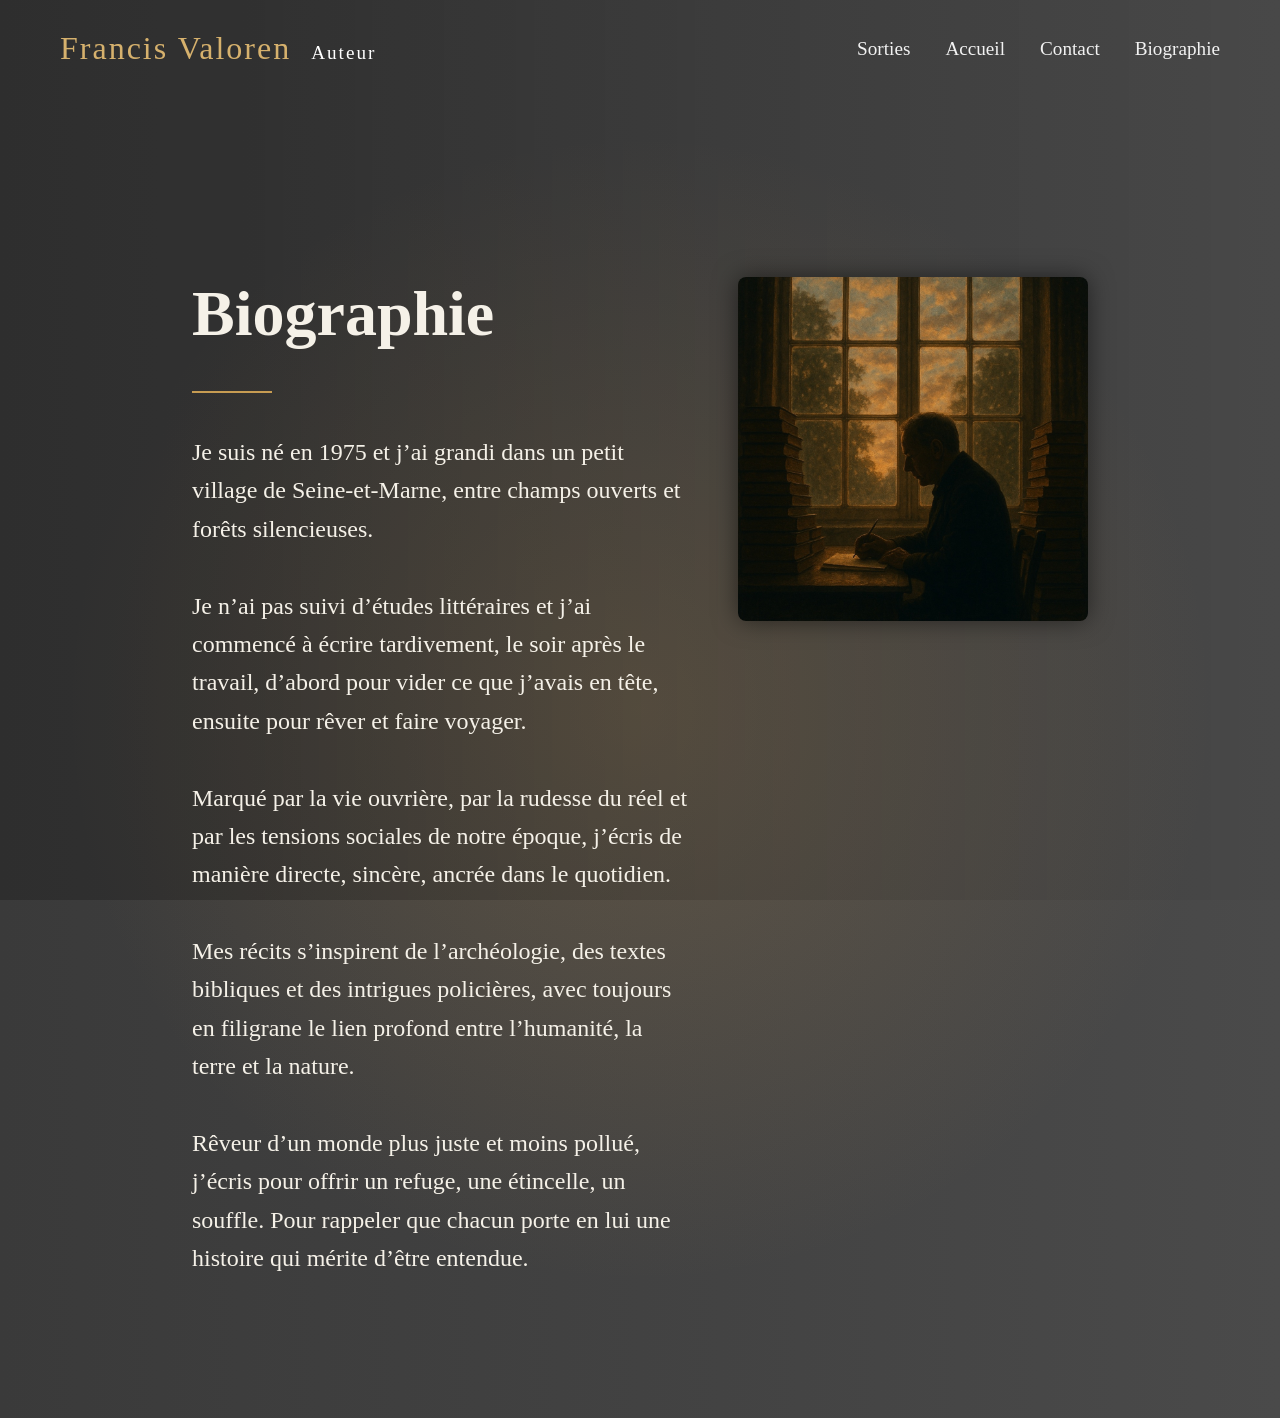
==== Biographie.html @ 107638db "Update Biographie.html" ====
<!DOCTYPE html>
<html lang="fr">

<head>
    <meta charset="UTF-8">
    <meta name="viewport" content="width=device-width, initial-scale=1.0">

    <title>Biographie – Francis Valoren</title>

    <link rel="stylesheet" href="style.css">
</head>

<body>

    <!-- FOND -->
    <div class="background-overlay"></div>

    <!-- HEADER -->
    <header>
        <div class="logo">Francis Valoren <span>Auteur</span></div>

        <nav>
              <a href="prochaines-sorties.html">Sorties</a>
            <a href="index.html">Accueil</a>
            <a href="contact.html">Contact</a>
            <a href="Biographie.html">Biographie</a>
        </nav>
    </header>

    <!-- SECTION BIO -->
  <section class="hero" style="padding-top:180px;">

    <div style="display:flex; justify-content:center; align-items:flex-start; gap:50px; width:80%; max-width:1200px; margin:auto;">

        <!-- TEXTE À GAUCHE -->
        <div style="flex:1; min-width:300px;">

            <h1 style="font-size:4em;">Biographie</h1>
            <div class="line"></div>

            <p style="font-size:1.5em; line-height:1.6; margin-top:40px;">

                Je suis né en 1975 et j’ai grandi dans un petit village de Seine‑et‑Marne, 
                entre champs ouverts et forêts silencieuses.<br><br>

                Je n’ai pas suivi d’études littéraires et j’ai commencé à écrire tardivement, 
                le soir après le travail, d’abord pour vider ce que j’avais en tête, 
                ensuite pour rêver et faire voyager.<br><br>

                Marqué par la vie ouvrière, par la rudesse du réel et par les tensions sociales 
                de notre époque, j’écris de manière directe, sincère, ancrée dans le quotidien.<br><br>

                Mes récits s’inspirent de l’archéologie, des textes bibliques et des intrigues policières, 
                avec toujours en filigrane le lien profond entre l’humanité, la terre et la nature.<br><br>

                Rêveur d’un monde plus juste et moins pollué, j’écris pour offrir un refuge, 
                une étincelle, un souffle. Pour rappeler que chacun porte en lui une histoire 
                qui mérite d’être entendue.
            </p>

        </div>

        <!-- PHOTO À DROITE -->
        <div style="flex:0 0 350px; text-align:center;">
            <img src="portrait.jpg" 
                 alt="Portrait de Francis Valoren" 
                 style="width:100%; height:auto; border-radius:8px; box-shadow:0 0 25px rgba(0,0,0,0.5);">
        </div>

    </div>

</section>


</body>
</html>
---- style.css ----
/* RESET */
* {
    margin: 0;
    padding: 0;
    box-sizing: border-box;
}

/* BODY */
/* BODY */
body {
    font-family: 'Cormorant Garamond', serif;

    background:
        radial-gradient(circle at center, rgba(180,140,80,0.25), transparent 60%),
        linear-gradient(to right, #3a3a3a, #4a4a4a);

    color: #f5f1e8;

    overflow-y: auto;   /* scroll vertical autorisé */
    overflow-x: hidden; /* pas de scroll horizontal */

    min-height: 100vh;
}

/* OVERLAY */
.background-overlay {
    position: fixed;
    inset: 0;
    background:
        linear-gradient(to right,
            rgba(0,0,0,0.20) 20%,
            rgba(0,0,0,0.10) 55%,
            rgba(0,0,0,0.02) 100%);
    z-index: -1;
}

/* HEADER */
header {
    position: fixed;
    top: 0;
    left: 0;
    width: 100%;
    display: flex;
    justify-content: space-between;
    align-items: center;
    padding: 30px 60px;
    z-index: 1000;
}

/* LOGO */
.logo {
    font-size: 2em;
    color: #d6b16d;
    letter-spacing: 2px;
}

.logo span {
    font-size: 0.6em;
    margin-left: 10px;
    color: #fff;
}

/* NAV */
nav {
    display: flex;
    gap: 35px;
}

nav a {
    color: #f2f2f2;
    text-decoration: none;
    font-size: 1.2em;
    transition: 0.3s;
}

nav a:hover {
    color: #d6b16d;
}

/* HERO */
.hero {
    min-height: 100vh;
    display: flex;
    align-items: center;
    justify-content: space-between;
    padding: 140px 80px;
}

/* TEXTE */
.hero-text {
    width: 40%;
    z-index: 2;
}

.hero-text h1 {
    font-size: 6em;
    line-height: 0.9;
    font-weight: 300;
}

.line {
    width: 80px;
    height: 2px;
    background: #c79c52;
    margin: 40px 0;
}

.hero-text h2 {
    color: #d6b16d;
    font-size: 2em;
    font-style: italic;
    margin-bottom: 25px;
}

.hero-text p {
    font-size: 1.5em;
    line-height: 1.5;
    max-width: 500px;
    color: #ddd;
}

/* BOUTON */
.btn {
    display: inline-block;
    margin-top: 40px;
    border: 1px solid #c79c52;
    padding: 18px 35px;
    color: #fff;
    text-decoration: none;
    font-size: 1.1em;
    letter-spacing: 1px;
    transition: 0.4s;
}

.btn:hover {
    background: #c79c52;
    color: #111;
}

/* ========================= */
/* 📖 LIVRE FIXE — VERSION ORIGINALE */
/* ========================= */

/* LIVRE */
.book-scene {
    width: 50%;
    display: flex;
    justify-content: center;
    align-items: center;
    perspective: 2500px;
}

/* STRUCTURE LIVRE */
.book {
    position: relative;
    width: 280px;
    height: 400px;
    transform-style: preserve-3d;
    transform:
        rotateY(-28deg)
        rotateX(12deg)
        rotateZ(-6deg);
    animation: floating 6s ease-in-out infinite;
}

/* COUVERTURE */
.cover {
    position: absolute;
    inset: 0;
    background: linear-gradient(145deg, #f5ead6, #c7b08b);
    border-radius: 8px;
    box-shadow:
        -40px 40px 70px rgba(0,0,0,0.7),
        inset 0 0 25px rgba(255,255,255,0.15);
    z-index: 10;
    display: flex;
    flex-direction: column;
    justify-content: center;
    align-items: center;
    text-align: center;
}

/* TITRE LIVRE */
.book-title {
    font-size: 3em;
    color: #2f2418;
    line-height: 1.2;
}

/* AUTEUR */
.author {
    margin-top: 60px;
    font-size: 1.5em;
    color: #4d3a28;
}

/* PAGES FIXES */
.page {
    position: absolute;
    width: 96%;
    height: 96%;
    background: linear-gradient(to right, #fffdf8, #e9dcc7);
    right: -8px;
    top: 8px;
    border-radius: 4px;
    box-shadow: 0 0 25px rgba(0,0,0,0.25);
    opacity: 0.9;
}

/* Décalage pages */
.p1 { transform: translateZ(-5px) translateX(8px) rotateY(2deg); }
.p2 { transform: translateZ(-10px) translateX(16px) rotateY(3deg); }
.p3 { transform: translateZ(-15px) translateX(24px) rotateY(4deg); }
.p4 { transform: translateZ(-20px) translateX(32px) rotateY(5deg); }

/* ANIMATION FLOTTANTE */
@keyframes floating {
    0% { transform: rotateY(-28deg) rotateX(12deg) rotateZ(-6deg) translateY(0px); }
    50% { transform: rotateY(-28deg) rotateX(12deg) rotateZ(-6deg) translateY(-12px); }
    100% { transform: rotateY(-28deg) rotateX(12deg) rotateZ(-6deg) translateY(0px); }
}

/* ========================= */
/* 📬 CONTACT — Style Nature & Douceur */
/* ========================= */

.contact-links {
    display: flex;
    flex-direction: column;
    gap: 15px;
    margin-top: 40px;
    align-items: center;
}

.contact-button {
    display: inline-block;
    padding: 14px 28px;
    background: linear-gradient(135deg, #c8e6c9, #a5d6a7);
    color: #2e462e;
    text-decoration: none;
    font-size: 1.2rem;
    border-radius: 14px;
    font-weight: 600;
    transition: 0.3s ease;
    width: 280px;
    text-align: center;
    box-shadow: 0 6px 18px rgba(0,0,0,0.15);
    border: 1px solid rgba(46, 70, 46, 0.25);
}

.contact-button:hover {
    background: linear-gradient(135deg, #b2dfdb, #80cbc4);
    transform: translateY(-4px);
    box-shadow: 0 12px 28px rgba(0,0,0,0.25);
}

/* ⭐ CORRECTION LOGO QUI DISPARAÎT ⭐ */
header, .logo {
    position: relative;
    z-index: 9999 !important;
}

/* 📱 RESPONSIVE MOBILE */
@media(max-width: 768px) {

    header {
        padding: 20px 25px;
    }

    .logo {
        font-size: 1.4em;
        letter-spacing: 1px;
    }

    nav {
        gap: 18px;
    }

    nav a {
        font-size: 1em;
    }

    .hero {
        flex-direction: column;
        justify-content: flex-start;
        padding: 120px 25px 60px 25px;
        text-align: center;
    }

    .hero-text {
        width: 100%;
        margin-bottom: 40px;
    }

    .hero-text h1 {
        font-size: 3.2em;
        line-height: 1;
    }

    .hero-text h2 {
        font-size: 1.6em;
    }

    .hero-text p {
        font-size: 1.2em;
        max-width: 100%;
    }

    .btn {
        padding: 14px 28px;
        font-size: 1em;
    }

    .book-scene {
        width: 100%;
        margin-top: 20px;
    }

    .book {
        width: 220px;
        height: 310px;
        transform: rotateY(-20deg) rotateX(10deg) rotateZ(-4deg);
    }

    .book-title {
        font-size: 1.8em;
    }

    .author {
        font-size: 1.1em;
        margin-top: 30px;
    }
}
/* ========================= */
/* 🌍 MAPMONDE QUI TOURNE */
/* ========================= */

.globe-container {
    width: 320px;
    height: 320px;
    position: absolute;
    right: 80px;
    top: 200px;

    display: flex;
    justify-content: center;
    align-items: center;
}

.globe {
    width: 100%;
    height: 100%;
    border-radius: 50%;
    background: url('https://upload.wikimedia.org/wikipedia/commons/8/83/Equirectangular_projection_SW.jpg');
    background-size: cover;
    animation: spin 18s linear infinite;

    box-shadow:
        inset -25px 0 40px rgba(0,0,0,0.45),
        0 0 25px rgba(0,0,0,0.35);
}

@keyframes spin {
    from { background-position: 0 0; }
    to   { background-position: -200% 0; }
}

/* 🌟 HALO LUMINEUX DERRIÈRE LE LIVRE */
.book-halo {
    position: absolute;
    width: 420px;
    height: 420px;
    border-radius: 50%;
    background: radial-gradient(
        circle,
        rgba(255, 230, 180, 0.45) 0%,
        rgba(255, 200, 120, 0.25) 35%,
        rgba(255, 180, 90, 0.10) 55%,
        rgba(0,0,0,0) 80%
    );
    filter: blur(35px);
    z-index: 0;
    top: -40px;
    left: -60px;
    animation: haloPulse 6s ease-in-out infinite;
}

@keyframes haloPulse {
    0% { transform: scale(1); opacity: 0.8; }
    50% { transform: scale(1.08); opacity: 1; }
    100% { transform: scale(1); opacity: 0.8; }
}
/* ========================= */
/* 📚 PROCHAINES SORTIES */
/* ========================= */

.sorties-list {
    display: flex;
    flex-direction: column;
    gap: 40px;
    width: 80%;
    max-width: 900px;
    margin-top: 40px;
}

.sortie-card {
    background: rgba(255,255,255,0.05);
    border: 1px solid rgba(255,255,255,0.15);
    padding: 30px;
    border-radius: 12px;
    backdrop-filter: blur(4px);
    box-shadow: 0 8px 25px rgba(0,0,0,0.25);
    transition: 0.3s ease;
}

.sortie-card:hover {
    transform: translateY(-6px);
    box-shadow: 0 15px 35px rgba(0,0,0,0.35);
}

.sortie-card h2 {
    color: #d6b16d;
    margin-bottom: 10px;
    font-size: 1.8em;
}

.sortie-card p {
    font-size: 1.2em;
    color: #eaeaea;
}
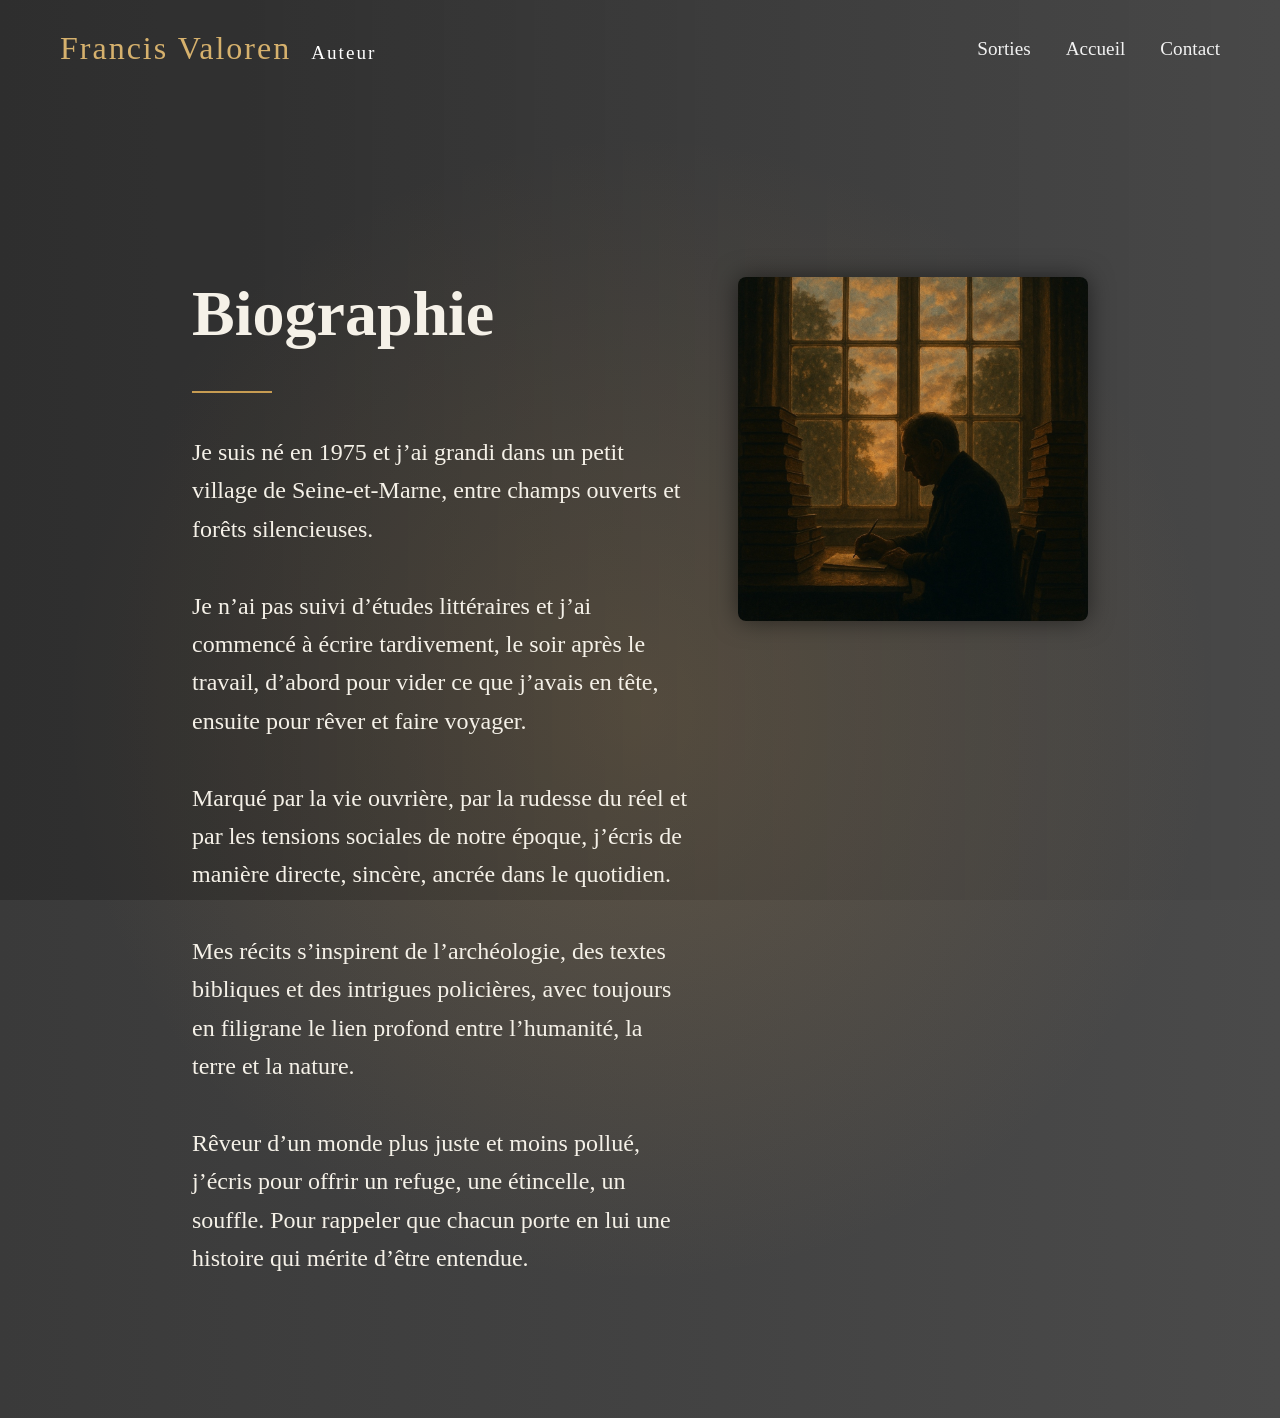
==== commit 09011ae2: "Update Biographie.html" ====
--- a/Biographie.html
+++ b/Biographie.html
@@ -23,7 +23,6 @@
               <a href="prochaines-sorties.html">Sorties</a>
             <a href="index.html">Accueil</a>
             <a href="contact.html">Contact</a>
-            <a href="Biographie.html">Biographie</a>
         </nav>
     </header>
 
--- a/style.css
+++ b/style.css
@@ -6,7 +6,6 @@
 }
 
 /* BODY */
-/* BODY */
 body {
     font-family: 'Cormorant Garamond', serif;
 
@@ -16,8 +15,8 @@
 
     color: #f5f1e8;
 
-    overflow-y: auto;   /* scroll vertical autorisé */
-    overflow-x: hidden; /* pas de scroll horizontal */
+    overflow-y: auto;
+    overflow-x: hidden;
 
     min-height: 100vh;
 }
@@ -90,6 +89,11 @@
 .hero-text {
     width: 40%;
     z-index: 2;
+
+    /* ⭐ CORRECTION POUR DÉPLACER LE BOUTON ⭐ */
+    display: flex;
+    flex-direction: column;
+    align-items: flex-start;
 }
 
 .hero-text h1 {
@@ -137,10 +141,6 @@
     color: #111;
 }
 
-/* ========================= */
-/* 📖 LIVRE FIXE — VERSION ORIGINALE */
-/* ========================= */
-
 /* LIVRE */
 .book-scene {
     width: 50%;
@@ -150,7 +150,6 @@
     perspective: 2500px;
 }
 
-/* STRUCTURE LIVRE */
 .book {
     position: relative;
     width: 280px;
@@ -163,7 +162,6 @@
     animation: floating 6s ease-in-out infinite;
 }
 
-/* COUVERTURE */
 .cover {
     position: absolute;
     inset: 0;
@@ -180,21 +178,18 @@
     text-align: center;
 }
 
-/* TITRE LIVRE */
 .book-title {
     font-size: 3em;
     color: #2f2418;
     line-height: 1.2;
 }
 
-/* AUTEUR */
 .author {
     margin-top: 60px;
     font-size: 1.5em;
     color: #4d3a28;
 }
 
-/* PAGES FIXES */
 .page {
     position: absolute;
     width: 96%;
@@ -207,23 +202,18 @@
     opacity: 0.9;
 }
 
-/* Décalage pages */
 .p1 { transform: translateZ(-5px) translateX(8px) rotateY(2deg); }
 .p2 { transform: translateZ(-10px) translateX(16px) rotateY(3deg); }
 .p3 { transform: translateZ(-15px) translateX(24px) rotateY(4deg); }
 .p4 { transform: translateZ(-20px) translateX(32px) rotateY(5deg); }
 
-/* ANIMATION FLOTTANTE */
 @keyframes floating {
     0% { transform: rotateY(-28deg) rotateX(12deg) rotateZ(-6deg) translateY(0px); }
     50% { transform: rotateY(-28deg) rotateX(12deg) rotateZ(-6deg) translateY(-12px); }
     100% { transform: rotateY(-28deg) rotateX(12deg) rotateZ(-6deg) translateY(0px); }
 }
 
-/* ========================= */
-/* 📬 CONTACT — Style Nature & Douceur */
-/* ========================= */
-
+/* CONTACT */
 .contact-links {
     display: flex;
     flex-direction: column;
@@ -254,13 +244,13 @@
     box-shadow: 0 12px 28px rgba(0,0,0,0.25);
 }
 
-/* ⭐ CORRECTION LOGO QUI DISPARAÎT ⭐ */
+/* LOGO FIX */
 header, .logo {
     position: relative;
     z-index: 9999 !important;
 }
 
-/* 📱 RESPONSIVE MOBILE */
+/* RESPONSIVE */
 @media(max-width: 768px) {
 
     header {
@@ -290,6 +280,7 @@
     .hero-text {
         width: 100%;
         margin-bottom: 40px;
+        align-items: center;
     }
 
     .hero-text h1 {
@@ -331,100 +322,3 @@
         margin-top: 30px;
     }
 }
-/* ========================= */
-/* 🌍 MAPMONDE QUI TOURNE */
-/* ========================= */
-
-.globe-container {
-    width: 320px;
-    height: 320px;
-    position: absolute;
-    right: 80px;
-    top: 200px;
-
-    display: flex;
-    justify-content: center;
-    align-items: center;
-}
-
-.globe {
-    width: 100%;
-    height: 100%;
-    border-radius: 50%;
-    background: url('https://upload.wikimedia.org/wikipedia/commons/8/83/Equirectangular_projection_SW.jpg');
-    background-size: cover;
-    animation: spin 18s linear infinite;
-
-    box-shadow:
-        inset -25px 0 40px rgba(0,0,0,0.45),
-        0 0 25px rgba(0,0,0,0.35);
-}
-
-@keyframes spin {
-    from { background-position: 0 0; }
-    to   { background-position: -200% 0; }
-}
-
-/* 🌟 HALO LUMINEUX DERRIÈRE LE LIVRE */
-.book-halo {
-    position: absolute;
-    width: 420px;
-    height: 420px;
-    border-radius: 50%;
-    background: radial-gradient(
-        circle,
-        rgba(255, 230, 180, 0.45) 0%,
-        rgba(255, 200, 120, 0.25) 35%,
-        rgba(255, 180, 90, 0.10) 55%,
-        rgba(0,0,0,0) 80%
-    );
-    filter: blur(35px);
-    z-index: 0;
-    top: -40px;
-    left: -60px;
-    animation: haloPulse 6s ease-in-out infinite;
-}
-
-@keyframes haloPulse {
-    0% { transform: scale(1); opacity: 0.8; }
-    50% { transform: scale(1.08); opacity: 1; }
-    100% { transform: scale(1); opacity: 0.8; }
-}
-/* ========================= */
-/* 📚 PROCHAINES SORTIES */
-/* ========================= */
-
-.sorties-list {
-    display: flex;
-    flex-direction: column;
-    gap: 40px;
-    width: 80%;
-    max-width: 900px;
-    margin-top: 40px;
-}
-
-.sortie-card {
-    background: rgba(255,255,255,0.05);
-    border: 1px solid rgba(255,255,255,0.15);
-    padding: 30px;
-    border-radius: 12px;
-    backdrop-filter: blur(4px);
-    box-shadow: 0 8px 25px rgba(0,0,0,0.25);
-    transition: 0.3s ease;
-}
-
-.sortie-card:hover {
-    transform: translateY(-6px);
-    box-shadow: 0 15px 35px rgba(0,0,0,0.35);
-}
-
-.sortie-card h2 {
-    color: #d6b16d;
-    margin-bottom: 10px;
-    font-size: 1.8em;
-}
-
-.sortie-card p {
-    font-size: 1.2em;
-    color: #eaeaea;
-}
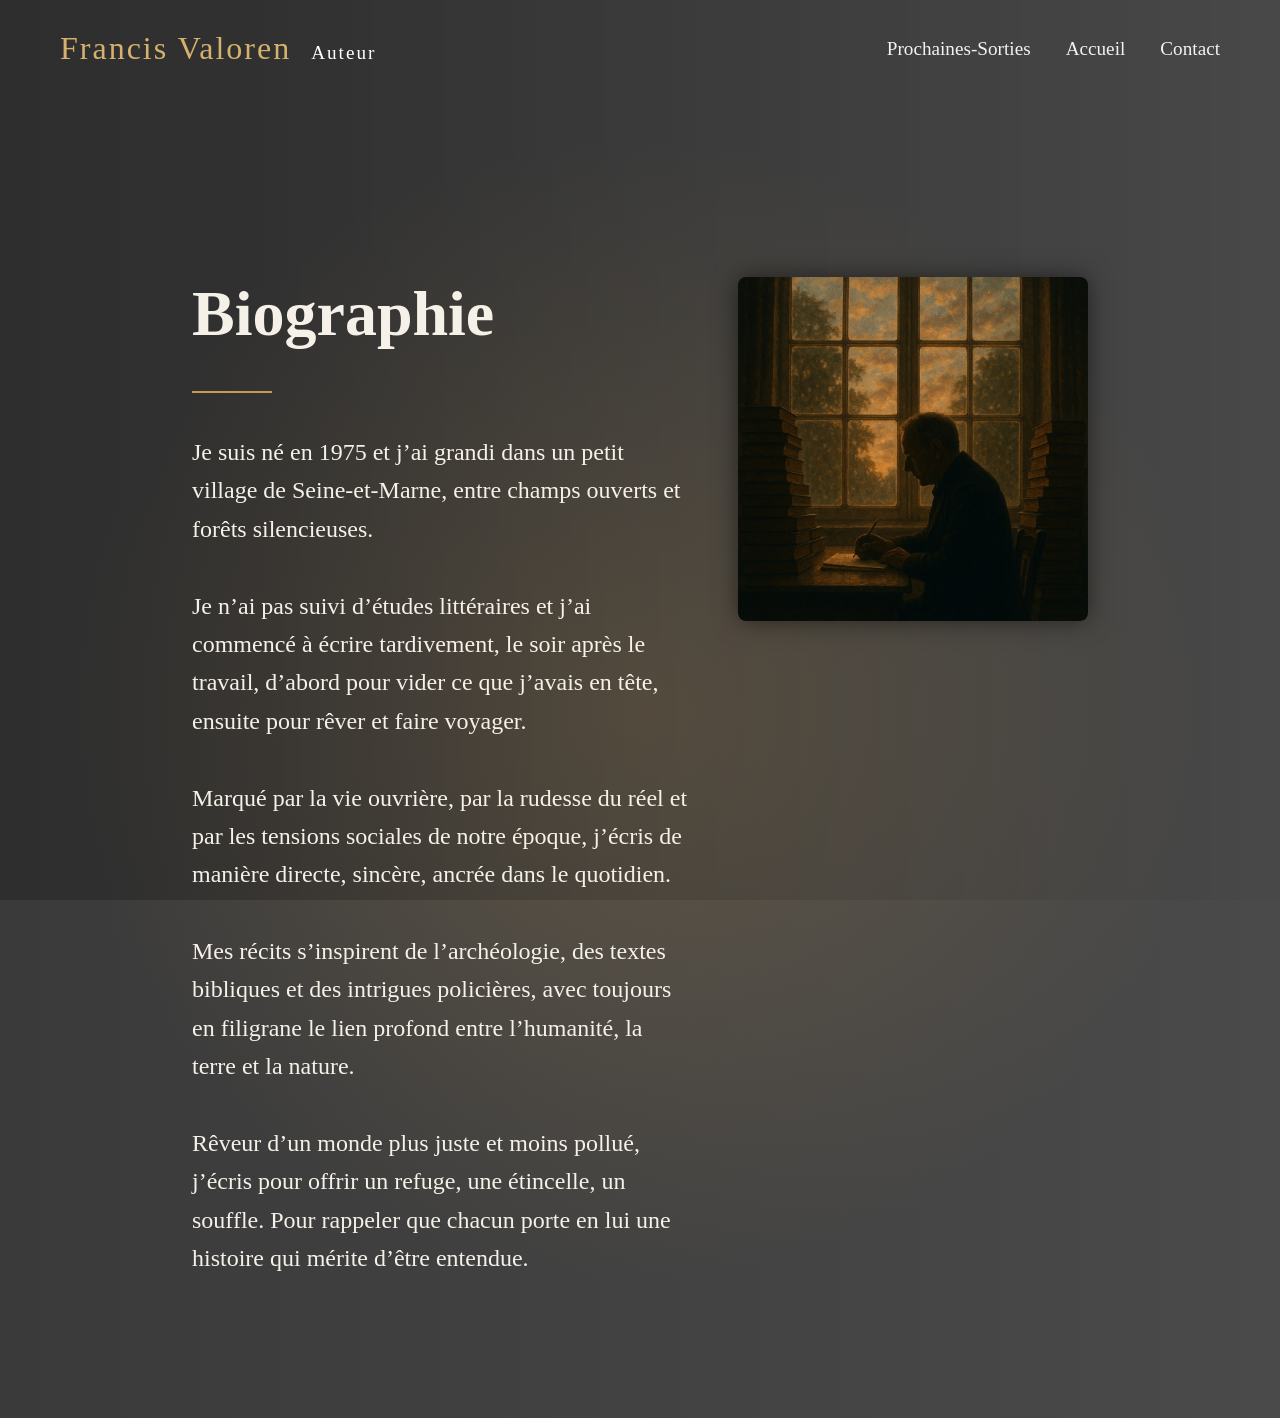
==== commit ce264b0e: "Update Biographie.html" ====
--- a/Biographie.html
+++ b/Biographie.html
@@ -20,7 +20,7 @@
         <div class="logo">Francis Valoren <span>Auteur</span></div>
 
         <nav>
-              <a href="prochaines-sorties.html">Sorties</a>
+              <a href="prochaines-sorties.html">Prochaines-Sorties</a>
             <a href="index.html">Accueil</a>
             <a href="contact.html">Contact</a>
         </nav>
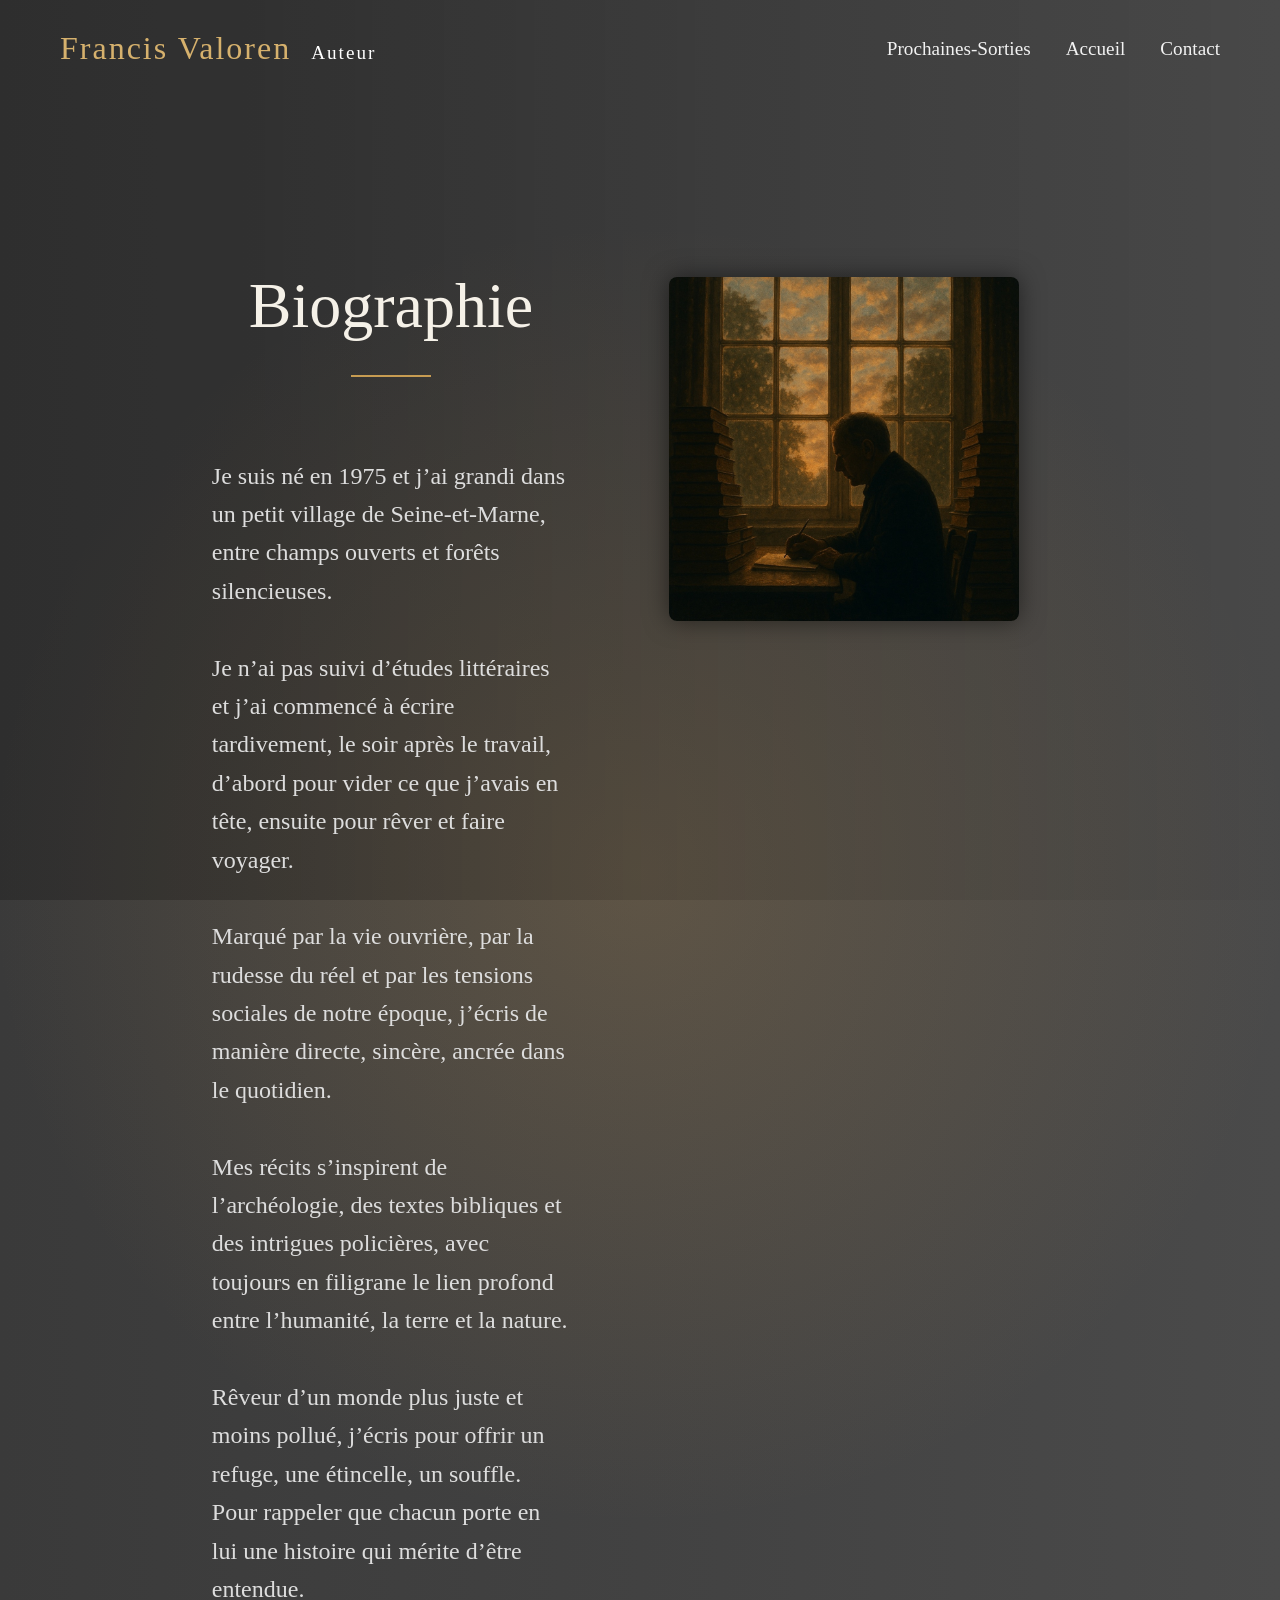
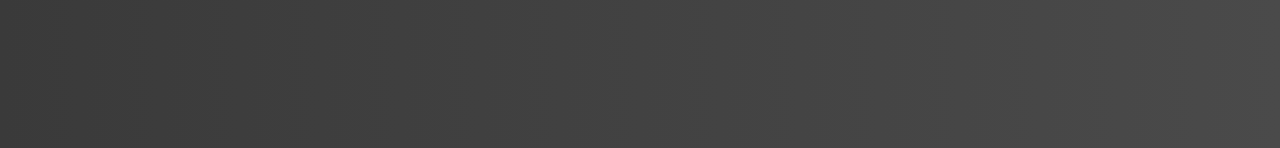
==== commit a9291959: "Bographie" ====
--- a/Biographie.html
+++ b/Biographie.html
@@ -29,10 +29,10 @@
     <!-- SECTION BIO -->
   <section class="hero" style="padding-top:180px;">
 
-    <div style="display:flex; justify-content:center; align-items:flex-start; gap:50px; width:80%; max-width:1200px; margin:auto;">
+    <div class="hero-inner">
 
         <!-- TEXTE À GAUCHE -->
-        <div style="flex:1; min-width:300px;">
+        <div class="hero-text">
 
             <h1 style="font-size:4em;">Biographie</h1>
             <div class="line"></div>
@@ -60,15 +60,16 @@
         </div>
 
         <!-- PHOTO À DROITE -->
-        <div style="flex:0 0 350px; text-align:center;">
-            <img src="portrait.jpg" 
-                 alt="Portrait de Francis Valoren" 
-                 style="width:100%; height:auto; border-radius:8px; box-shadow:0 0 25px rgba(0,0,0,0.5);">
+        <div class="book-scene">
+            <div class="bio-photo">
+                <img src="portrait.jpg" 
+                     alt="Portrait de Francis Valoren">
+            </div>
         </div>
 
     </div>
 
-</section>
+  </section>
 
 
 </body>
--- a/style.css
+++ b/style.css
@@ -85,15 +85,32 @@
     padding: 140px 80px;
 }
 
+/* CONTAINER UTILISÉ DANS LA PAGE BIOGRAPHIE */
+.hero-inner {
+    display: flex;
+    justify-content: center;
+    align-items: flex-start;
+    gap: 50px;
+    width: 80%;
+    max-width: 1200px;
+    margin: auto;
+}
+
+.bio-photo img {
+    width: 100%;
+    height: auto;
+    border-radius: 8px;
+    box-shadow: 0 0 25px rgba(0,0,0,0.5);
+    max-width: 350px;
+}
+
 /* TEXTE */
 .hero-text {
     width: 40%;
     z-index: 2;
-
-    /* ⭐ CORRECTION POUR DÉPLACER LE BOUTON ⭐ */
     display: flex;
     flex-direction: column;
-    align-items: flex-start;
+    align-items: center;
 }
 
 .hero-text h1 {
@@ -277,6 +294,11 @@
         text-align: center;
     }
 
+    .hero-inner {
+        flex-direction: column;
+        align-items: center;
+    }
+
     .hero-text {
         width: 100%;
         margin-bottom: 40px;
@@ -322,3 +344,64 @@
         margin-top: 30px;
     }
 }
+
+/* SECTION CONTACT CENTRÉE */
+.contact-section {
+    text-align: center;
+    width: 100%;
+    margin-top: 160px;
+}
+
+/* SECTION BIBLIOTHÈQUE CENTRÉE */
+.bibliotheque-section {
+    text-align: center;
+    width: 100%;
+    margin-top: 180px;
+}
+
+/* CONTENEUR DES LIVRES CENTRÉ AU MILIEU */
+.books-container {
+    display: flex;
+    justify-content: center;
+    align-items: center;
+    gap: 60px;
+    width: 100%;
+    margin-top: 60px;
+}
+/* STYLE DES CARTES DE LIVRES */
+.book-card {
+    width: 280px;
+    text-align: center;
+    background: rgba(255,255,255,0.03);
+    padding: 25px;
+    border-radius: 12px;
+    box-shadow: 0 0 25px rgba(0,0,0,0.25);
+    backdrop-filter: blur(4px);
+    transition: 0.3s ease;
+}
+
+.book-card:hover {
+    transform: translateY(-6px);
+    box-shadow: 0 0 35px rgba(0,0,0,0.35);
+}
+
+/* IMAGE DU LIVRE */
+.book-card img {
+    width: 100%;
+    border-radius: 8px;
+    margin-bottom: 20px;
+}
+
+/* TITRE DU LIVRE */
+.book-card h2 {
+    font-size: 1.6em;
+    margin-bottom: 10px;
+    color: #f5f1e8;
+}
+
+/* SOUS-TITRE */
+.book-card .subtitle {
+    font-size: 1.1em;
+    color: #d6b16d;
+    margin-bottom: 20px;
+}
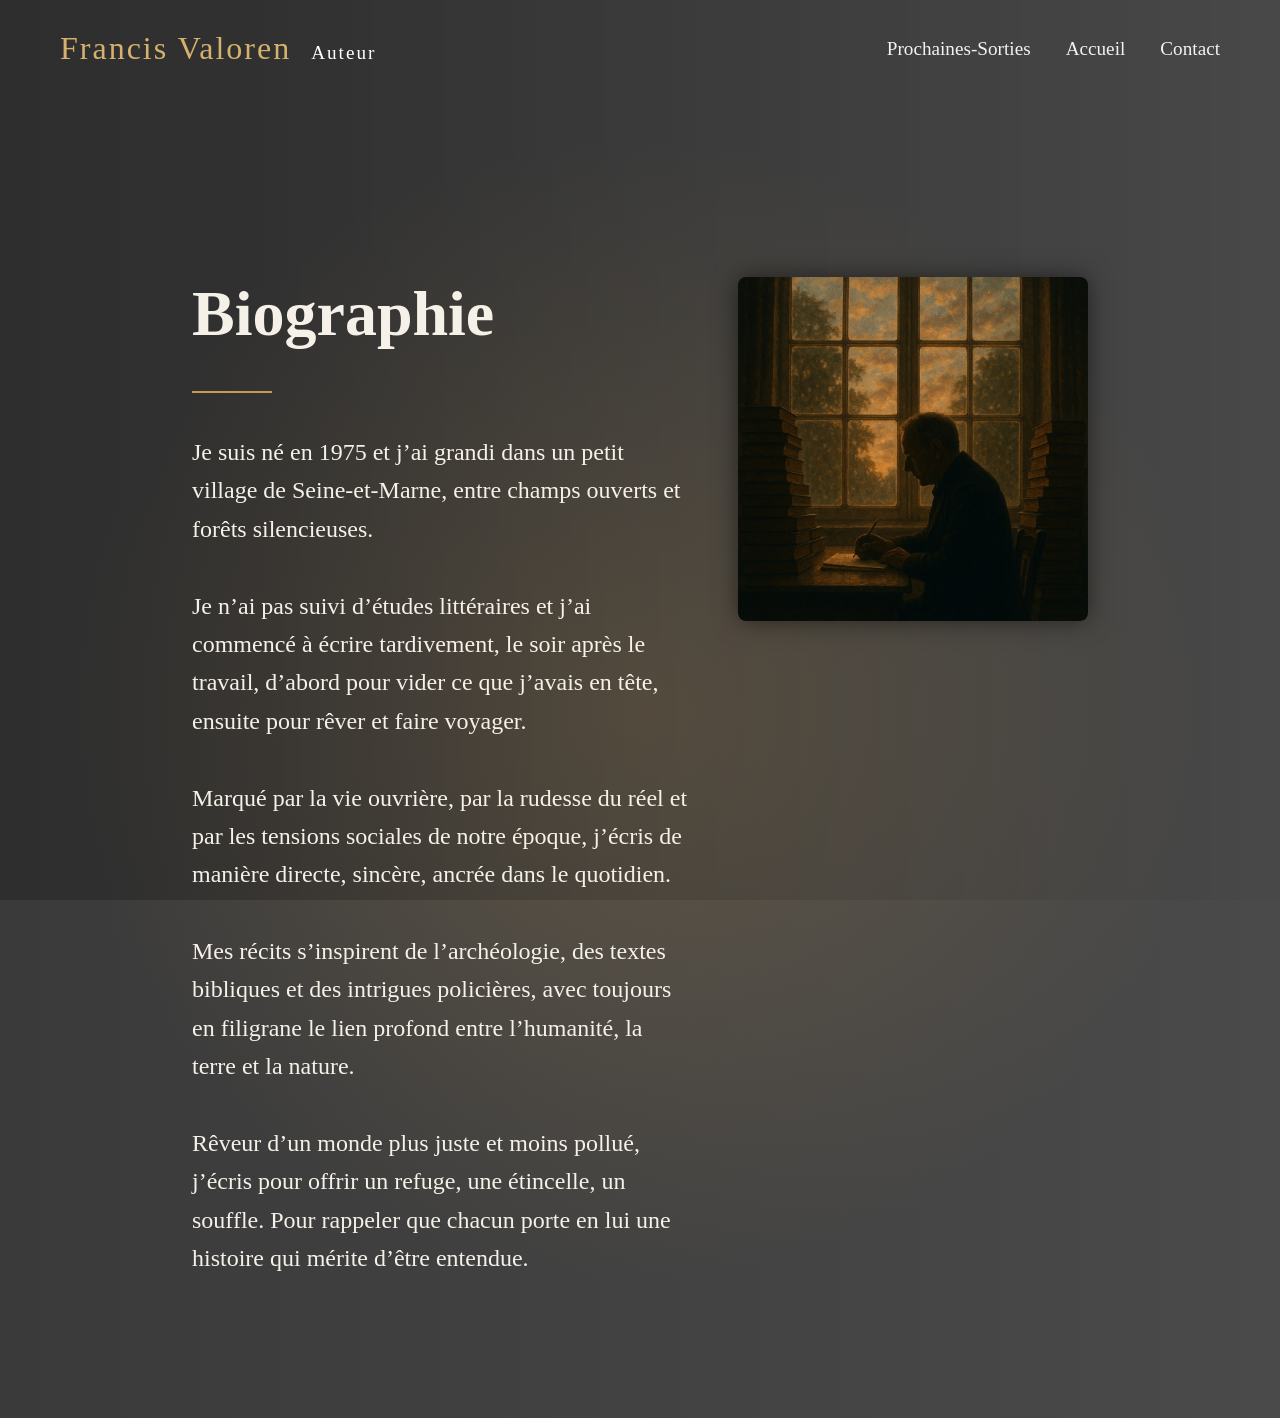
==== commit 7067a54d: "Revert "Update navigation link for ProchainesSorties"" ====
--- a/Biographie.html
+++ b/Biographie.html
@@ -29,10 +29,10 @@
     <!-- SECTION BIO -->
   <section class="hero" style="padding-top:180px;">
 
-    <div class="hero-inner">
+    <div style="display:flex; justify-content:center; align-items:flex-start; gap:50px; width:80%; max-width:1200px; margin:auto;">
 
         <!-- TEXTE À GAUCHE -->
-        <div class="hero-text">
+        <div style="flex:1; min-width:300px;">
 
             <h1 style="font-size:4em;">Biographie</h1>
             <div class="line"></div>
@@ -60,16 +60,15 @@
         </div>
 
         <!-- PHOTO À DROITE -->
-        <div class="book-scene">
-            <div class="bio-photo">
-                <img src="portrait.jpg" 
-                     alt="Portrait de Francis Valoren">
-            </div>
+        <div style="flex:0 0 350px; text-align:center;">
+            <img src="portrait.jpg" 
+                 alt="Portrait de Francis Valoren" 
+                 style="width:100%; height:auto; border-radius:8px; box-shadow:0 0 25px rgba(0,0,0,0.5);">
         </div>
 
     </div>
 
-  </section>
+</section>
 
 
 </body>
--- a/style.css
+++ b/style.css
@@ -83,25 +83,6 @@
     align-items: center;
     justify-content: space-between;
     padding: 140px 80px;
-}
-
-/* CONTAINER UTILISÉ DANS LA PAGE BIOGRAPHIE */
-.hero-inner {
-    display: flex;
-    justify-content: center;
-    align-items: flex-start;
-    gap: 50px;
-    width: 80%;
-    max-width: 1200px;
-    margin: auto;
-}
-
-.bio-photo img {
-    width: 100%;
-    height: auto;
-    border-radius: 8px;
-    box-shadow: 0 0 25px rgba(0,0,0,0.5);
-    max-width: 350px;
 }
 
 /* TEXTE */
@@ -294,11 +275,6 @@
         text-align: center;
     }
 
-    .hero-inner {
-        flex-direction: column;
-        align-items: center;
-    }
-
     .hero-text {
         width: 100%;
         margin-bottom: 40px;
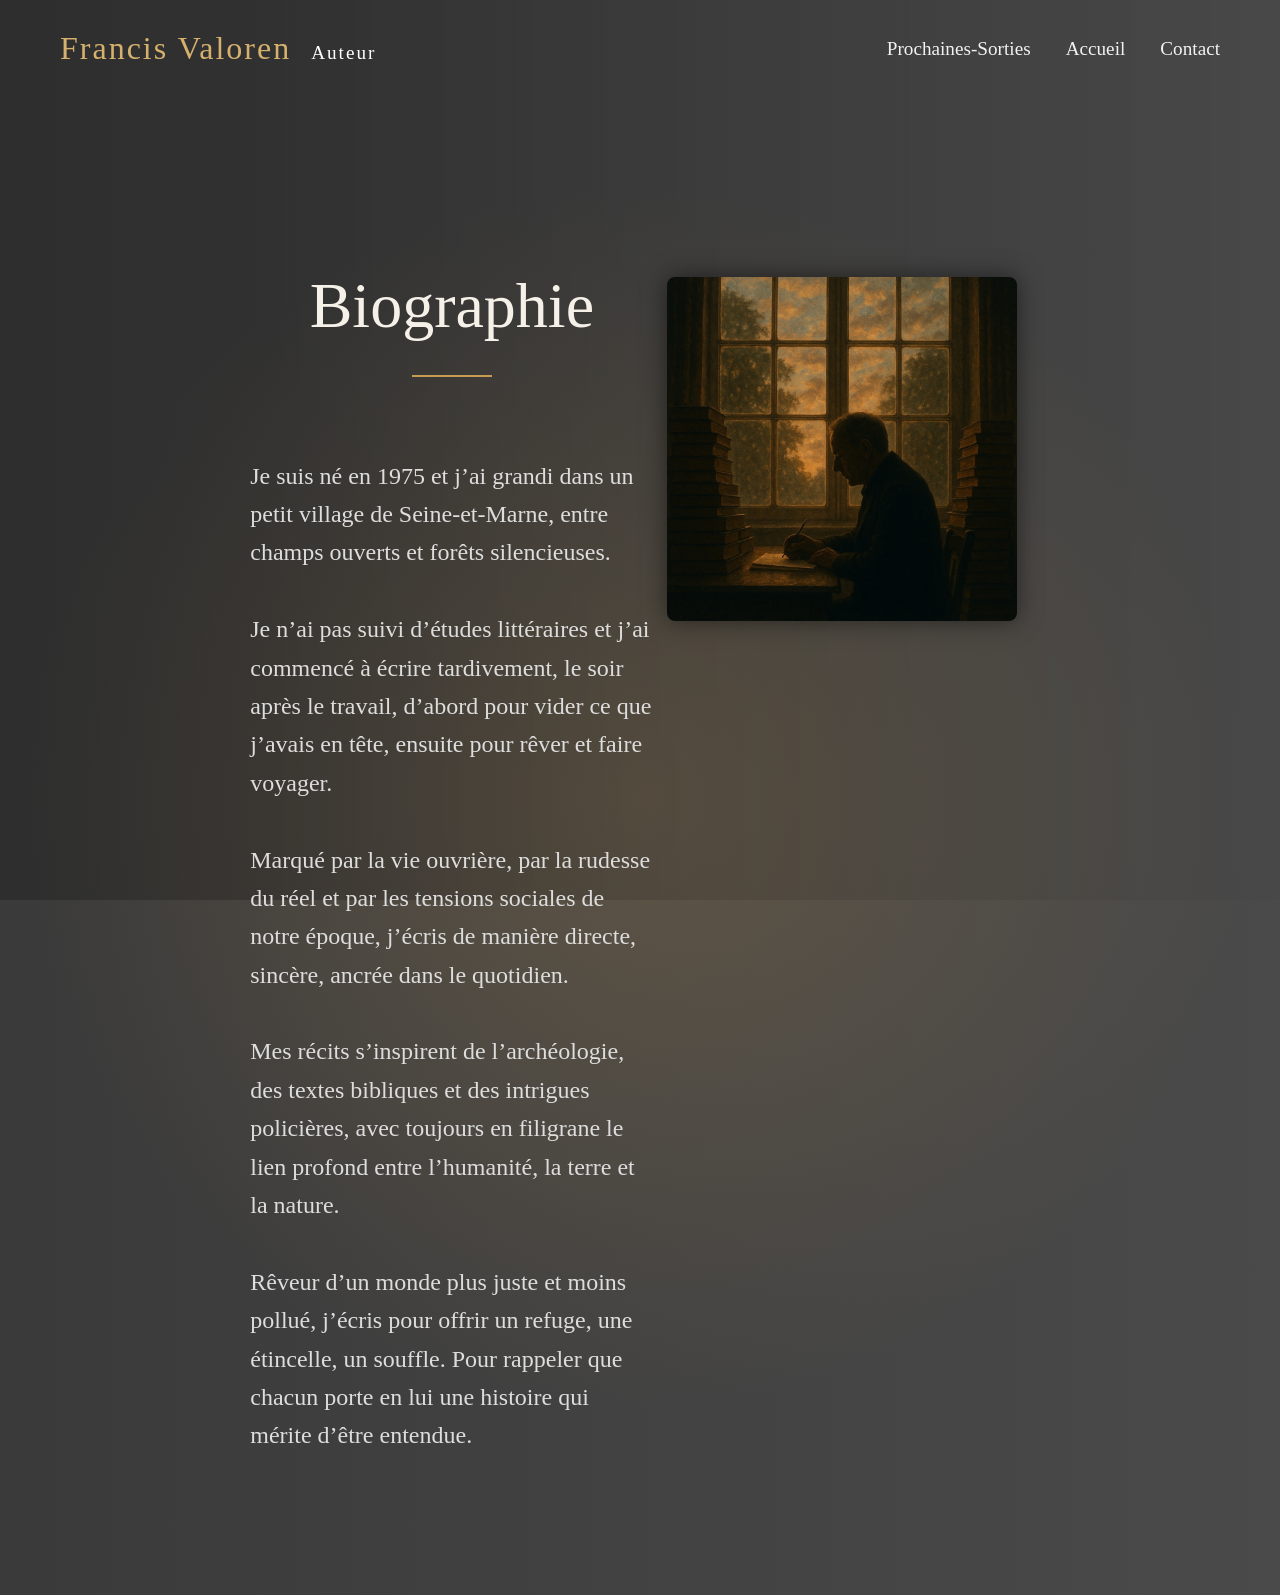
==== commit 8955b4ff: "pages Biographie, bibliothèque" ====
--- a/Biographie.html
+++ b/Biographie.html
@@ -29,10 +29,10 @@
     <!-- SECTION BIO -->
   <section class="hero" style="padding-top:180px;">
 
-    <div style="display:flex; justify-content:center; align-items:flex-start; gap:50px; width:80%; max-width:1200px; margin:auto;">
+    <div class="hero-inner" style="gap:0;">
 
         <!-- TEXTE À GAUCHE -->
-        <div style="flex:1; min-width:300px;">
+        <div class="hero-text" style="width:45%; min-width:300px;">
 
             <h1 style="font-size:4em;">Biographie</h1>
             <div class="line"></div>
@@ -60,15 +60,16 @@
         </div>
 
         <!-- PHOTO À DROITE -->
-        <div style="flex:0 0 350px; text-align:center;">
-            <img src="portrait.jpg" 
-                 alt="Portrait de Francis Valoren" 
-                 style="width:100%; height:auto; border-radius:8px; box-shadow:0 0 25px rgba(0,0,0,0.5);">
+        <div class="book-scene" style="width:42%;">
+            <div class="bio-photo">
+                <img src="portrait.jpg" 
+                     alt="Portrait de Francis Valoren">
+            </div>
         </div>
 
     </div>
 
-</section>
+  </section>
 
 
 </body>
--- a/style.css
+++ b/style.css
@@ -83,6 +83,117 @@
     align-items: center;
     justify-content: space-between;
     padding: 140px 80px;
+}
+
+.sorties-list {
+    display: grid;
+    gap: 30px;
+    width: 100%;
+    max-width: 1000px;
+    margin: 0 auto;
+}
+
+.sortie-row {
+    display: grid;
+    gap: 20px;
+    width: min(90vw, 760px);
+    margin: 0 auto;
+    background: rgba(20,20,20,0.55);
+    border: 1px solid rgba(255,255,255,0.12);
+    border-radius: 24px;
+    padding: 28px;
+    box-shadow: 0 20px 60px rgba(0,0,0,0.25);
+}
+
+.sortie-card {
+    display: grid;
+    gap: 18px;
+    background: rgba(255,255,255,0.06);
+    border: 1px solid rgba(255,255,255,0.12);
+    border-radius: 24px;
+    padding: 24px;
+}
+
+.sortie-text {
+    display: grid;
+    gap: 20px;
+}
+
+.sortie-pitch {
+    color: #e8dfcf;
+    line-height: 1.8;
+    font-size: 1.05em;
+}
+
+.sortie-dropzone-wrapper {
+    display: grid;
+    gap: 12px;
+}
+
+.sortie-bubble {
+    display: inline-flex;
+    align-items: center;
+    justify-content: center;
+    width: auto;
+    min-width: 74px;
+    min-height: 42px;
+    padding: 8px 12px;
+    border-radius: 999px;
+    background: rgba(215, 156, 82, 0.16);
+    color: #f5e9d1;
+    font-weight: 700;
+    letter-spacing: 1px;
+    border: 1px solid rgba(215, 156, 82, 0.35);
+}
+
+.sortie-card h2 {
+    font-size: 1.65em;
+    line-height: 1.2;
+}
+
+.sortie-date {
+    color: #e4d7bf;
+    font-size: 1.05em;
+}
+
+.sortie-dropzone {
+    min-height: 120px;
+    border: 2px dashed rgba(215, 156, 82, 0.5);
+    border-radius: 18px;
+    padding: 22px;
+    color: #e9dcc9;
+    background: rgba(255,255,255,0.04);
+    transition: border-color 0.3s ease, background 0.3s ease;
+    outline: none;
+}
+
+.sortie-dropzone:focus {
+    border-color: rgba(215, 156, 82, 0.85);
+    background: rgba(215, 156, 82, 0.08);
+}
+
+.sortie-dropzone:empty:before {
+    content: attr(aria-label);
+    color: rgba(229, 214, 183, 0.7);
+}
+
+/* CONTAINER UTILISÉ DANS LA PAGE BIOGRAPHIE */
+.hero-inner {
+    display: flex;
+    justify-content: center;
+    align-items: flex-start;
+    gap: 50px;
+    width: 80%;
+    max-width: 1200px;
+    margin: auto;
+}
+
+.bio-photo img {
+    width: 100%;
+    height: auto;
+    border-radius: 8px;
+    box-shadow: 0 0 25px rgba(0,0,0,0.5);
+    max-width: 350px;
 }
 
 /* TEXTE */
@@ -275,6 +386,11 @@
         text-align: center;
     }
 
+    .hero-inner {
+        flex-direction: column;
+        align-items: center;
+    }
+
     .hero-text {
         width: 100%;
         margin-bottom: 40px;
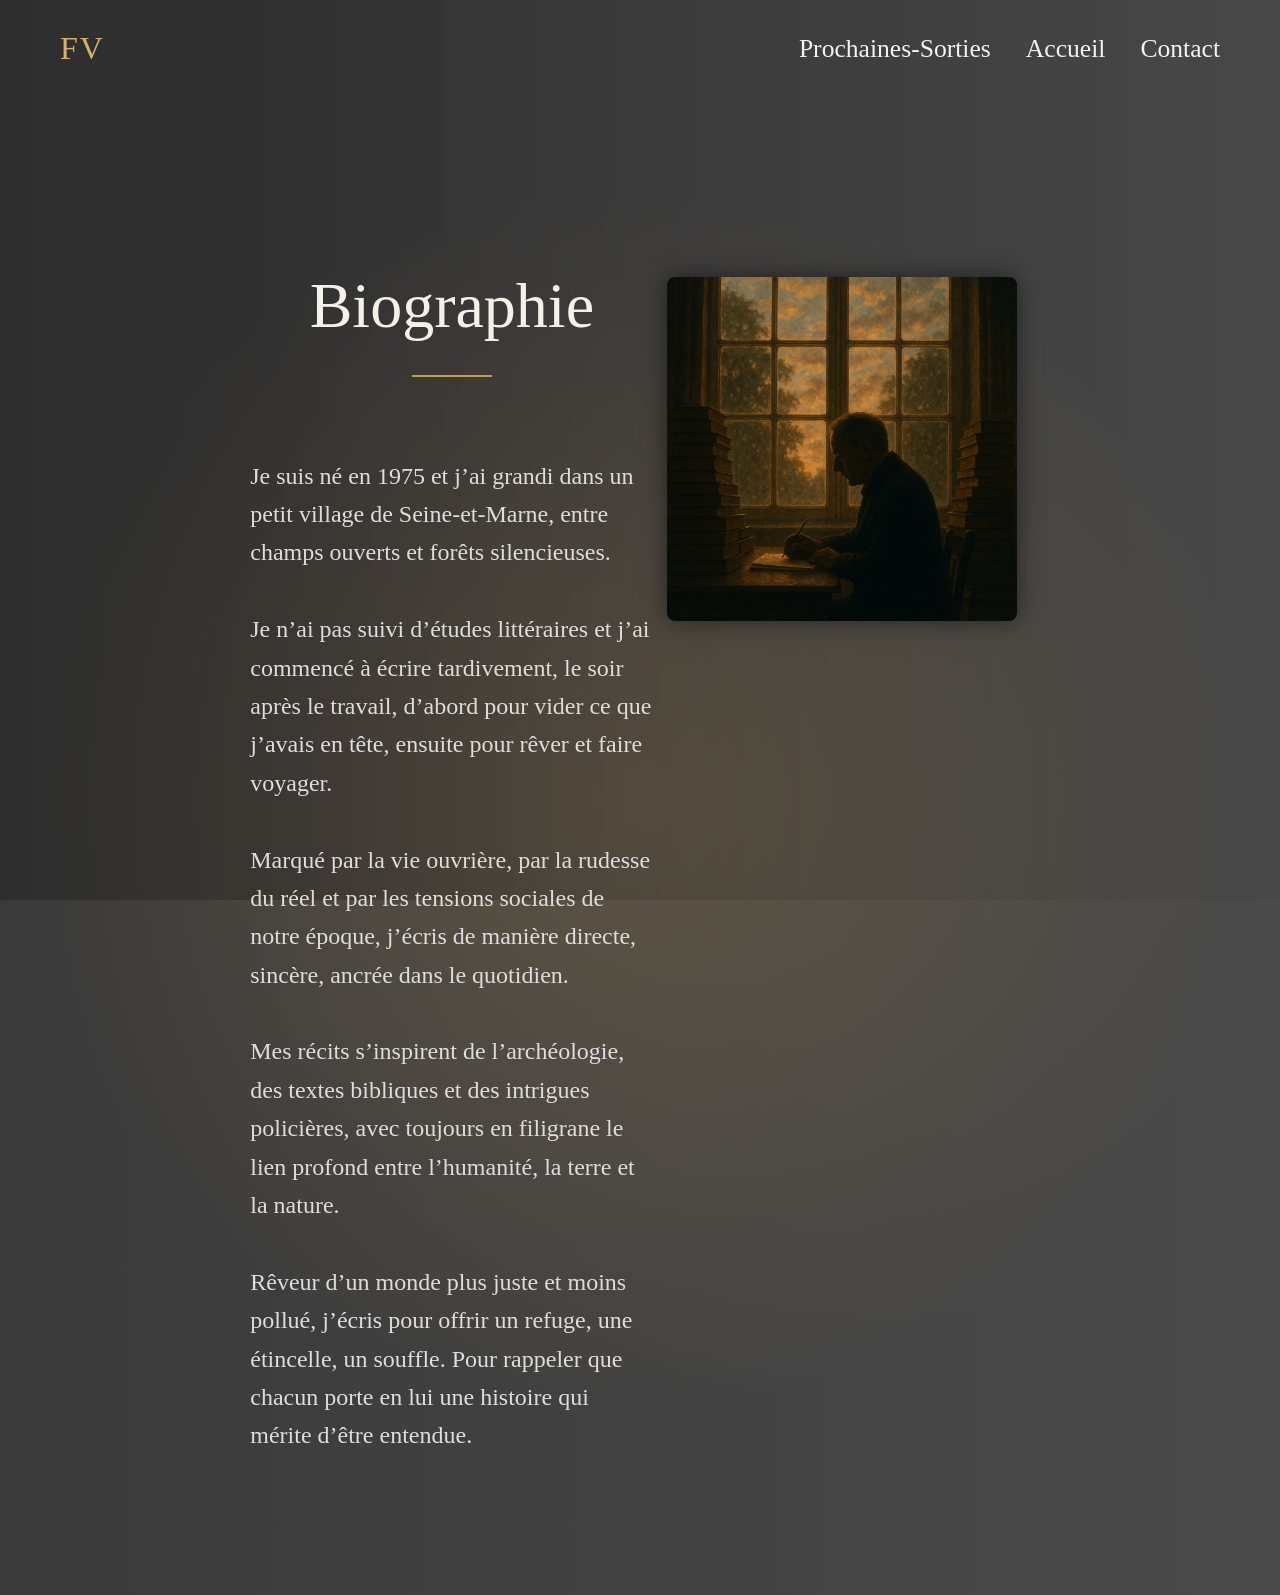
==== commit 3a11af05: "Biographie, Contact, Index, Prochaines-sortie" ====
--- a/Biographie.html
+++ b/Biographie.html
@@ -17,7 +17,7 @@
 
     <!-- HEADER -->
     <header>
-        <div class="logo">Francis Valoren <span>Auteur</span></div>
+        <div class="logo">FV</div>
 
         <nav>
               <a href="prochaines-sorties.html">Prochaines-Sorties</a>
@@ -69,7 +69,7 @@
 
     </div>
 
-  </section>
+</section>
 
 
 </body>
--- a/style.css
+++ b/style.css
@@ -68,7 +68,7 @@
 nav a {
     color: #f2f2f2;
     text-decoration: none;
-    font-size: 1.2em;
+    font-size: 1.6em;
     transition: 0.3s;
 }
 
@@ -248,6 +248,13 @@
 .btn:hover {
     background: #c79c52;
     color: #111;
+}
+
+.btn-middle {
+    margin-top: 0;
+    align-self: center;
+    flex-shrink: 0;
+    white-space: nowrap;
 }
 
 /* LIVRE */
@@ -386,11 +393,6 @@
         text-align: center;
     }
 
-    .hero-inner {
-        flex-direction: column;
-        align-items: center;
-    }
-
     .hero-text {
         width: 100%;
         margin-bottom: 40px;
@@ -437,11 +439,49 @@
     }
 }
 
-/* SECTION CONTACT CENTRÉE */
+/* SECTION CONTACT */
 .contact-section {
+    display: flex;
+    align-items: center;
+    justify-content: center;
+    gap: 100px;
+    min-height: 100vh;
+    padding: 120px 80px;
+    width: 100%;
+}
+
+.contact-left {
+    display: flex;
+    flex-direction: column;
+    align-items: center;
     text-align: center;
-    width: 100%;
-    margin-top: 160px;
+    align-self: center;
+    margin-top: -180px;
+}
+
+/* GLOBE TOURNANT */
+.contact-globe {
+    flex-shrink: 0;
+    align-self: flex-start;
+    margin-top: -40px;
+    margin-left: 80px;
+}
+
+.globe-wrap {
+    width: 280px;
+    height: 280px;
+    border-radius: 50%;
+    overflow: hidden;
+    position: relative;
+    box-shadow:
+        -15px 20px 50px rgba(0,0,0,0.6),
+        inset -8px -5px 25px rgba(0,0,0,0.3),
+        0 0 80px rgba(30,100,200,0.15);
+}
+
+#globe-canvas {
+    display: block;
+    border-radius: 50%;
 }
 
 /* SECTION BIBLIOTHÈQUE CENTRÉE */
